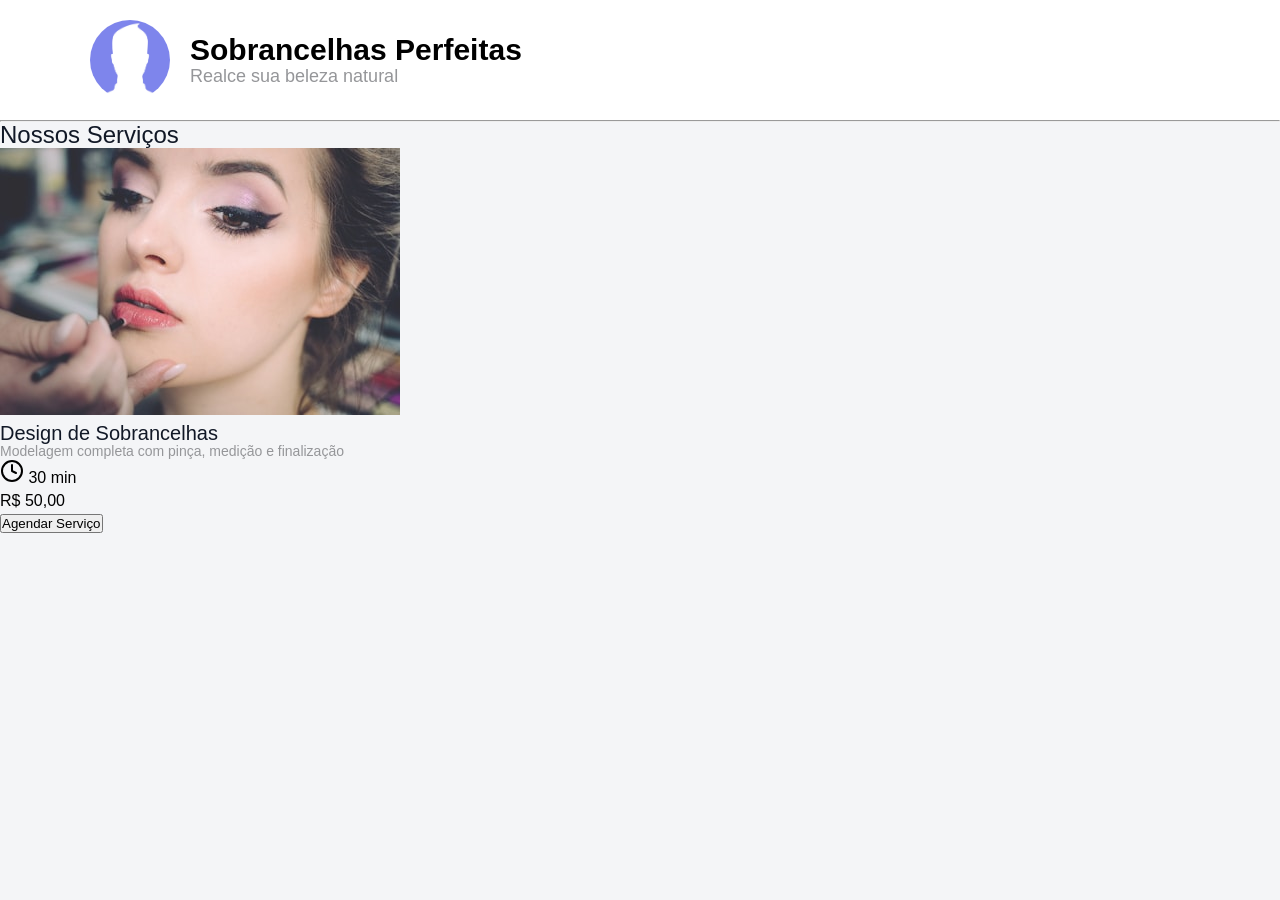
==== index.html @ ae84ddab "Cabeçalho pré finalizado" ====
<!doctype html>
<html lang="pt-br">
  <head>
    <meta charset="UTF-8" />
    <meta name="viewport" content="width=device-width, initial-scale=1.0" />
    <title>Design Sobrancelhas</title>
    <link rel="stylesheet" href="style.css" />
  </head>
  <body>
    <!-- CABEÇALHO -->
    <header>
      <section class="cabecalho">
        <img src="assets/imagens/foto perfil.png" alt="foto-designer" class="img-cabecalho">

        <div class="texto-cabecalho">
          <h1>Sobrancelhas Perfeitas</h1>

          <p>Realce sua beleza natural</p>
        </div>
      </section>
    </header>
    <hr />
    <main>
      <section>
        <h2>Nossos Serviços</h2>

        <div>
          <img
            src="assets/imagens/photo-1487412947147-5cebf100ffc2.jpg"
            alt="Sobrancelhas"
          />
          <div>
            <h3>Design de Sobrancelhas</h3>
            <p>Modelagem completa com pinça, medição e finalização</p>

            <div>
              <div>
                <svg
                  xmlns="http://www.w3.org/2000/svg"
                  width="24"
                  height="24"
                  viewBox="0 0 24 24"
                  fill="none"
                  stroke="currentColor"
                  stroke-width="2"
                  stroke-linecap="round"
                  stroke-linejoin="round"
                  class="lucide lucide-clock w-4 h-4 mr-1"
                >
                  <circle cx="12" cy="12" r="10"></circle>
                  <polyline points="12 6 12 12 16 14"></polyline>
                </svg>
                <span>30 min</span>
              </div>
              <span>R$ 50,00</span>
            </div>
            <button>Agendar Serviço</button>
          </div>
        </div>
      </section>
    </main>
  </body>
</html>
---- style.css ----
/* Global */
* {
    padding: 0;
    margin: 0;
    box-sizing: border-box;
    font-family: "Montserrat", sans-serif;
}

html {
    font-size: 62.5%;
}

body {
    color: #000;
    line-height: 1.4;
    font-size: 1.6rem;
    background-color: rgb(244, 245, 247);
}

h1 {
    font-size: 3rem;
    font-weight: 550;
    line-height: 1.1;
}

h2 {
    font-size: 2.4rem;
    font-weight: 500;
    color: oklch(0.21 0.03 264.66 / 1);
    line-height: 1.1;
}

h3 {
    font-size: 2rem;
    font-weight: 500;
    color: oklch(0.21 0.03 264.66 / 1);
    line-height: 1.1;
}

p {
    font-size: 1.4rem;
    font-weight: 400;
    color: oklch(67.322% 0.00461 271.35);
    line-height: 1.1;
}

header {
  width: 100%;
  background-color: #fff;
  display: flex;
  justify-content: flex-start;
  padding: 2rem 9rem;
}

@media (max-width: 768px) {
  header {
    padding: 1rem 2rem;
  }
}

/* Cabeçalho */

.cabecalho {
  display: flex;
  align-items: center;
}

.texto-cabecalho {
  margin-left: 2rem;
}

.texto-cabecalho p {
  font-size: 1.8rem;
  font-weight: 400;
  line-height: 1.2;
}

.img-cabecalho {
  width: 8rem;
  height: 8rem;
  border-radius: 50%;
  object-fit: cover;
}
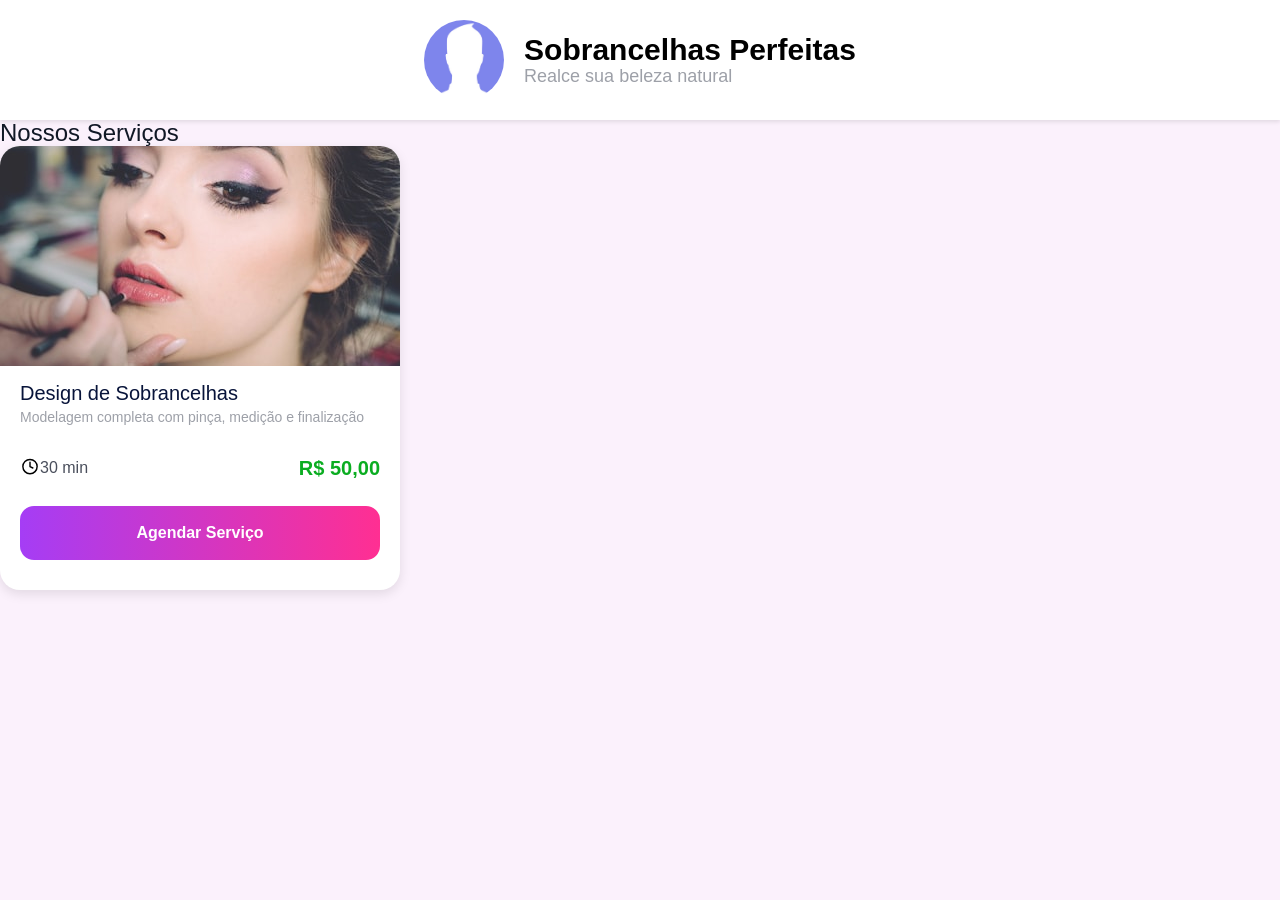
==== commit 98a8a234: "Feito o primeiro card" ====
--- a/index.html
+++ b/index.html
@@ -19,40 +19,42 @@
         </div>
       </section>
     </header>
-    <hr />
     <main>
-      <section>
+      <section class="corpo">
         <h2>Nossos Serviços</h2>
 
-        <div>
+        <div class="card">
           <img
             src="assets/imagens/photo-1487412947147-5cebf100ffc2.jpg"
             alt="Sobrancelhas"
           />
-          <div>
+          <div class="card-conteudo">
             <h3>Design de Sobrancelhas</h3>
             <p>Modelagem completa com pinça, medição e finalização</p>
 
             <div>
-              <div>
-                <svg
-                  xmlns="http://www.w3.org/2000/svg"
-                  width="24"
-                  height="24"
-                  viewBox="0 0 24 24"
-                  fill="none"
-                  stroke="currentColor"
-                  stroke-width="2"
-                  stroke-linecap="round"
-                  stroke-linejoin="round"
-                  class="lucide lucide-clock w-4 h-4 mr-1"
-                >
-                  <circle cx="12" cy="12" r="10"></circle>
-                  <polyline points="12 6 12 12 16 14"></polyline>
-                </svg>
-                <span>30 min</span>
+              <div class="info">
+                <div class="tempo">
+                  <svg
+                    xmlns="http://www.w3.org/2000/svg"
+                    width="20"
+                    height="20"
+                    viewBox="0 0 24 28
+                    "
+                    fill="none"
+                    stroke="currentColor"
+                    stroke-width="2"
+                    stroke-linecap="round"
+                    stroke-linejoin="round"
+                    class="lucide lucide-clock w-4 h-4 mr-1"
+                  >
+                    <circle cx="12" cy="12" r="10"></circle>
+                    <polyline points="12 6 12 12 16 14"></polyline>
+                  </svg>
+                  <span>30 min</span>
+                </div>
+                <strong>R$ 50,00</strong>
               </div>
-              <span>R$ 50,00</span>
             </div>
             <button>Agendar Serviço</button>
           </div>
--- a/style.css
+++ b/style.css
@@ -14,7 +14,7 @@
     color: #000;
     line-height: 1.4;
     font-size: 1.6rem;
-    background-color: rgb(244, 245, 247);
+    background-color: rgba(242, 211, 248, 0.301);
 }
 
 h1 {
@@ -40,22 +40,44 @@
 p {
     font-size: 1.4rem;
     font-weight: 400;
-    color: oklch(67.322% 0.00461 271.35);
+    color: #9da0a8;
     line-height: 1.1;
+}
+
+span {
+  color: #08c020;
 }
 
 header {
   width: 100%;
-  background-color: #fff;
+  background-color: #ffffff;
   display: flex;
-  justify-content: flex-start;
+  justify-content: center;
   padding: 2rem 9rem;
+  box-shadow: 0 0.21rem 0.4rem rgba(0, 0, 0, 0.1);
 }
 
 @media (max-width: 768px) {
   header {
     padding: 1rem 2rem;
   }
+}
+
+button {
+  width: 100%;
+  padding: 18px;
+  border: none;
+  border-radius: 14px;
+  background: linear-gradient(90deg, #a53df5, #ff2f92);
+  color: #fff;
+  font-size: 1.6rem;
+  font-weight: bold;
+  cursor: pointer;
+  transition: 0.3s;
+}
+
+button:hover {
+  opacity: 0.6;
 }
 
 /* Cabeçalho */
@@ -80,4 +102,64 @@
   height: 8rem;
   border-radius: 50%;
   object-fit: cover;
-}+}
+
+/* Body */
+
+.card {
+  width: 40rem;
+  padding-bottom: 10px;
+  background: #fff;
+  border-radius: 2rem;
+  overflow: hidden;
+  box-shadow: 0 4px 12px rgba(0,0,0,0.10);
+}
+
+.card:hover {
+  box-shadow: 0px 10px 15px rgba(0, 0, 0, 0.3);
+}
+
+.card img {
+  width: 100%;
+  height: 22rem;
+  object-fit: cover;
+}
+
+.card-conteudo {
+  padding: 2rem;
+}
+
+.card-conteudo h3 {
+  font-size: 2rem;
+  color: #08143a;
+  margin-bottom: 12px;
+  line-height: 0;
+}
+
+.card-conteudo p {
+  font-size: 1.4rem;
+  line-height: 1.8;
+  margin-bottom: 24px;
+}
+
+.info {
+  display: flex;
+  justify-content: space-between;
+  align-items: center;
+  margin-bottom: 24px;
+}
+
+.info span {
+  font-size: 1.6rem;
+  color: #4a4f5c;
+}
+
+.info strong {
+  font-size: 2rem;
+  color: #0bad21;
+}
+
+.tempo {
+  display: flex;
+  align-items: center;
+}
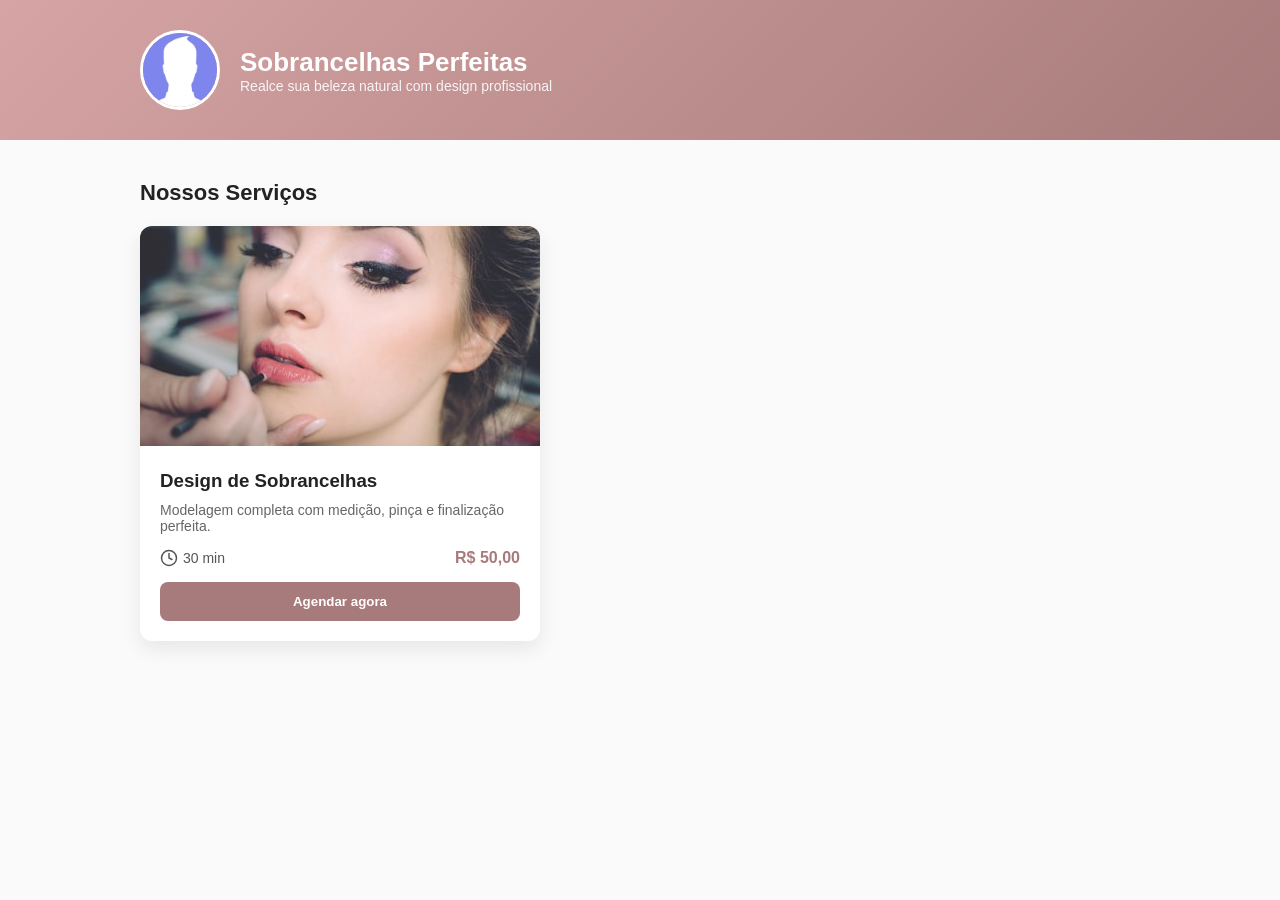
==== commit 1430b6aa: "Resolvi mudar um pouco a estrutura do site Estrutura HTML mais robusta Styles mais organizado e com " ====
--- a/index.html
+++ b/index.html
@@ -3,63 +3,69 @@
   <head>
     <meta charset="UTF-8" />
     <meta name="viewport" content="width=device-width, initial-scale=1.0" />
-    <title>Design Sobrancelhas</title>
+    <title>Sobrancelhas Perfeitas</title>
     <link rel="stylesheet" href="style.css" />
   </head>
+
   <body>
-    <!-- CABEÇALHO -->
-    <header>
-      <section class="cabecalho">
-        <img src="assets/imagens/foto perfil.png" alt="foto-designer" class="img-cabecalho">
+    <!-- HEADER -->
+    <header class="header">
+      <div class="container cabecalho">
+        <img
+          src="assets/imagens/foto-perfil.png"
+          alt="Designer de sobrancelhas"
+          class="avatar"
+        />
 
-        <div class="texto-cabecalho">
+        <div class="cabecalho-texto">
           <h1>Sobrancelhas Perfeitas</h1>
+          <p>Realce sua beleza natural com design profissional</p>
+        </div>
+      </div>
+    </header>
 
-          <p>Realce sua beleza natural</p>
-        </div>
-      </section>
-    </header>
-    <main>
-      <section class="corpo">
+    <!-- CONTEÚDO -->
+    <main class="container">
+      <section class="servicos">
         <h2>Nossos Serviços</h2>
 
-        <div class="card">
+        <article class="card">
           <img
             src="assets/imagens/photo-1487412947147-5cebf100ffc2.jpg"
-            alt="Sobrancelhas"
+            alt="Design de sobrancelhas sendo realizado"
+            class="card-img"
           />
-          <div class="card-conteudo">
+
+          <div class="card-body">
             <h3>Design de Sobrancelhas</h3>
-            <p>Modelagem completa com pinça, medição e finalização</p>
+            <p>Modelagem completa com medição, pinça e finalização perfeita.</p>
 
-            <div>
-              <div class="info">
-                <div class="tempo">
-                  <svg
-                    xmlns="http://www.w3.org/2000/svg"
-                    width="20"
-                    height="20"
-                    viewBox="0 0 24 28
-                    "
-                    fill="none"
-                    stroke="currentColor"
-                    stroke-width="2"
-                    stroke-linecap="round"
-                    stroke-linejoin="round"
-                    class="lucide lucide-clock w-4 h-4 mr-1"
-                  >
-                    <circle cx="12" cy="12" r="10"></circle>
-                    <polyline points="12 6 12 12 16 14"></polyline>
-                  </svg>
-                  <span>30 min</span>
-                </div>
-                <strong>R$ 50,00</strong>
+            <div class="card-info">
+              <div class="tempo">
+                <svg
+                  xmlns="http://www.w3.org/2000/svg"
+                  width="18"
+                  height="18"
+                  viewBox="0 0 24 24"
+                  fill="none"
+                  stroke="currentColor"
+                  stroke-width="2"
+                  stroke-linecap="round"
+                  stroke-linejoin="round"
+                >
+                  <circle cx="12" cy="12" r="10"></circle>
+                  <polyline points="12 6 12 12 16 14"></polyline>
+                </svg>
+                <span>30 min</span>
               </div>
+
+              <strong class="preco">R$ 50,00</strong>
             </div>
-            <button>Agendar Serviço</button>
+
+            <button class="btn">Agendar agora</button>
           </div>
-        </div>
+        </article>
       </section>
     </main>
   </body>
-</html>
+</html>
--- a/style.css
+++ b/style.css
@@ -1,165 +1,127 @@
-/* Global */
+/* RESET BÁSICO */
 * {
-    padding: 0;
-    margin: 0;
-    box-sizing: border-box;
-    font-family: "Montserrat", sans-serif;
-}
-
-html {
-    font-size: 62.5%;
+  margin: 0;
+  padding: 0;
+  box-sizing: border-box;
+  font-family: Arial, sans-serif;
 }
 
 body {
-    color: #000;
-    line-height: 1.4;
-    font-size: 1.6rem;
-    background-color: rgba(242, 211, 248, 0.301);
+  background: #fafafa;
+  color: #222;
 }
 
-h1 {
-    font-size: 3rem;
-    font-weight: 550;
-    line-height: 1.1;
+/* CONTAINER */
+.container {
+  width: 90%;
+  max-width: 1000px;
+  margin: 0 auto;
 }
 
-h2 {
-    font-size: 2.4rem;
-    font-weight: 500;
-    color: oklch(0.21 0.03 264.66 / 1);
-    line-height: 1.1;
+/* HEADER */
+.header {
+  background: linear-gradient(135deg, #d6a4a4, #a77b7b);
+  color: white;
+  padding: 30px 0;
 }
 
-h3 {
-    font-size: 2rem;
-    font-weight: 500;
-    color: oklch(0.21 0.03 264.66 / 1);
-    line-height: 1.1;
+.cabecalho {
+  display: flex;
+  align-items: center;
+  gap: 20px;
 }
 
-p {
-    font-size: 1.4rem;
-    font-weight: 400;
-    color: #9da0a8;
-    line-height: 1.1;
+.avatar {
+  width: 80px;
+  height: 80px;
+  border-radius: 50%;
+  object-fit: cover;
+  border: 3px solid white;
 }
 
-span {
-  color: #08c020;
+.cabecalho-texto h1 {
+  font-size: 26px;
 }
 
-header {
-  width: 100%;
-  background-color: #ffffff;
-  display: flex;
-  justify-content: center;
-  padding: 2rem 9rem;
-  box-shadow: 0 0.21rem 0.4rem rgba(0, 0, 0, 0.1);
+.cabecalho-texto p {
+  font-size: 14px;
+  opacity: 0.9;
 }
 
-@media (max-width: 768px) {
-  header {
-    padding: 1rem 2rem;
-  }
+/* SEÇÃO */
+.servicos {
+  padding: 40px 0;
 }
 
-button {
+.servicos h2 {
+  margin-bottom: 20px;
+  font-size: 22px;
+}
+
+/* CARD */
+.card {
+  background: white;
+  border-radius: 12px;
+  overflow: hidden;
+  box-shadow: 0 8px 20px rgba(0,0,0,0.08);
+  max-width: 400px;
+}
+
+.card-img {
   width: 100%;
-  padding: 18px;
+  height: 220px;
+  object-fit: cover;
+}
+
+.card-body {
+  padding: 20px;
+}
+
+.card-body h3 {
+  margin-bottom: 10px;
+}
+
+.card-body p {
+  font-size: 14px;
+  color: #666;
+  margin-bottom: 15px;
+}
+
+/* INFO */
+.card-info {
+  display: flex;
+  justify-content: space-between;
+  align-items: center;
+  margin-bottom: 15px;
+}
+
+.tempo {
+  display: flex;
+  align-items: center;
+  gap: 5px;
+  color: #555;
+  font-size: 14px;
+}
+
+.preco {
+  color: #a77b7b;
+  font-size: 16px;
+}
+
+/* BOTÃO */
+.btn {
+  width: 100%;
+  padding: 12px;
   border: none;
-  border-radius: 14px;
-  background: linear-gradient(90deg, #a53df5, #ff2f92);
-  color: #fff;
-  font-size: 1.6rem;
+  border-radius: 8px;
+  background: #a77b7b;
+  color: white;
   font-weight: bold;
   cursor: pointer;
   transition: 0.3s;
 }
 
-button:hover {
-  opacity: 0.6;
-}
-
-/* Cabeçalho */
-
-.cabecalho {
-  display: flex;
-  align-items: center;
-}
-
-.texto-cabecalho {
-  margin-left: 2rem;
-}
-
-.texto-cabecalho p {
-  font-size: 1.8rem;
-  font-weight: 400;
-  line-height: 1.2;
-}
-
-.img-cabecalho {
-  width: 8rem;
-  height: 8rem;
-  border-radius: 50%;
-  object-fit: cover;
-}
-
-/* Body */
-
-.card {
-  width: 40rem;
-  padding-bottom: 10px;
-  background: #fff;
-  border-radius: 2rem;
-  overflow: hidden;
-  box-shadow: 0 4px 12px rgba(0,0,0,0.10);
-}
-
-.card:hover {
-  box-shadow: 0px 10px 15px rgba(0, 0, 0, 0.3);
-}
-
-.card img {
-  width: 100%;
-  height: 22rem;
-  object-fit: cover;
-}
-
-.card-conteudo {
-  padding: 2rem;
-}
-
-.card-conteudo h3 {
-  font-size: 2rem;
-  color: #08143a;
-  margin-bottom: 12px;
-  line-height: 0;
-}
-
-.card-conteudo p {
-  font-size: 1.4rem;
-  line-height: 1.8;
-  margin-bottom: 24px;
-}
-
-.info {
-  display: flex;
-  justify-content: space-between;
-  align-items: center;
-  margin-bottom: 24px;
-}
-
-.info span {
-  font-size: 1.6rem;
-  color: #4a4f5c;
-}
-
-.info strong {
-  font-size: 2rem;
-  color: #0bad21;
-}
-
-.tempo {
-  display: flex;
-  align-items: center;
-}
+.btn:hover {
+  background: #8c6666;
+  transform: scale(1.02);
+}
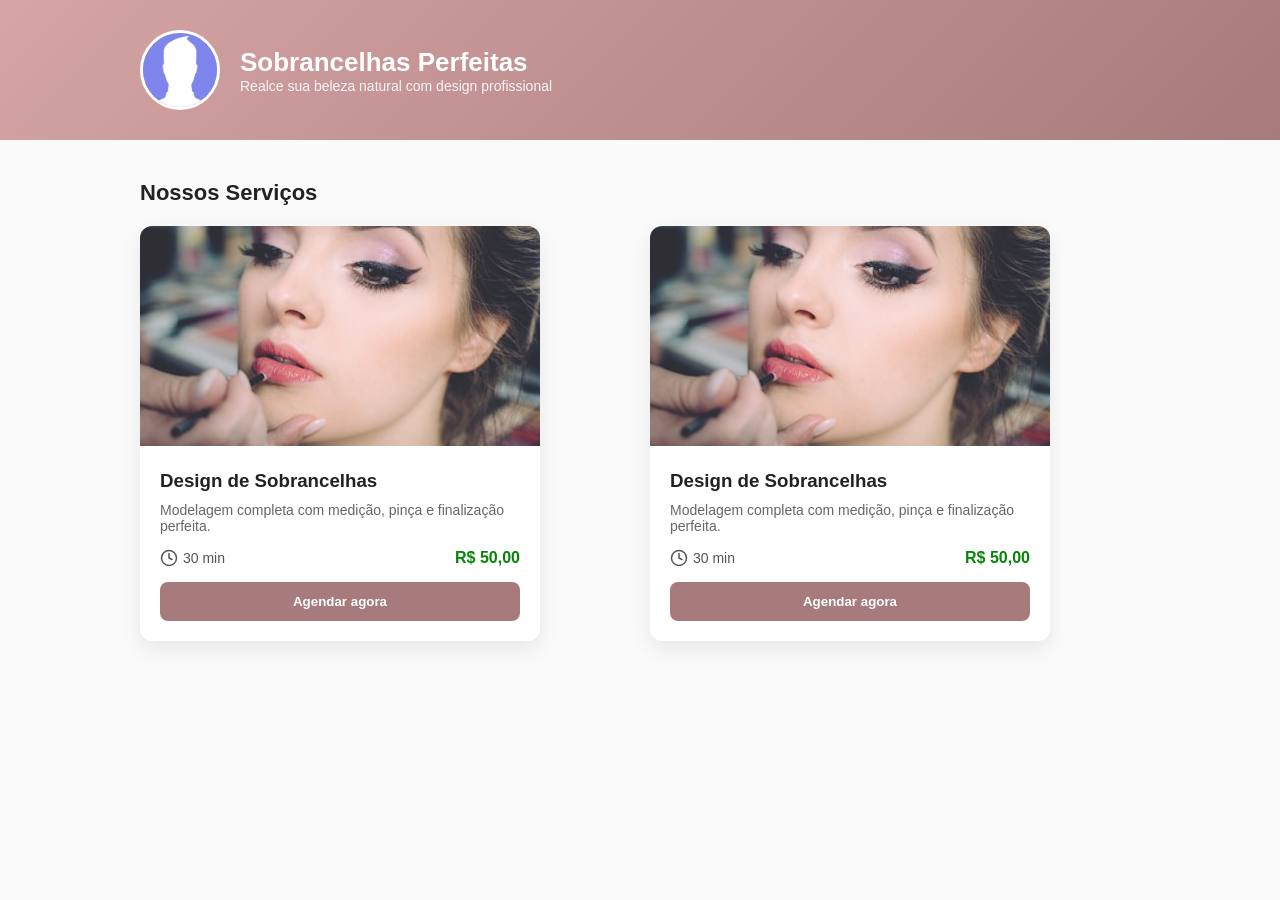
==== commit ef9f264c: "Começando com o grid de serviços" ====
--- a/index.html
+++ b/index.html
@@ -29,43 +29,86 @@
       <section class="servicos">
         <h2>Nossos Serviços</h2>
 
-        <article class="card">
-          <img
-            src="assets/imagens/photo-1487412947147-5cebf100ffc2.jpg"
-            alt="Design de sobrancelhas sendo realizado"
-            class="card-img"
-          />
+        <!-- GRID SERVIÇOS -->
+        <div class="grid-servicoes">
 
-          <div class="card-body">
-            <h3>Design de Sobrancelhas</h3>
-            <p>Modelagem completa com medição, pinça e finalização perfeita.</p>
+          <!-- CARD 1 -->
+          <article class="card">
+            <img
+              src="assets/imagens/photo-1487412947147-5cebf100ffc2.jpg"
+              alt="Design de sobrancelhas sendo realizado"
+              class="card-img"
+            />
 
-            <div class="card-info">
-              <div class="tempo">
-                <svg
-                  xmlns="http://www.w3.org/2000/svg"
-                  width="18"
-                  height="18"
-                  viewBox="0 0 24 24"
-                  fill="none"
-                  stroke="currentColor"
-                  stroke-width="2"
-                  stroke-linecap="round"
-                  stroke-linejoin="round"
-                >
-                  <circle cx="12" cy="12" r="10"></circle>
-                  <polyline points="12 6 12 12 16 14"></polyline>
-                </svg>
-                <span>30 min</span>
+            <div class="card-body">
+              <h3>Design de Sobrancelhas</h3>
+              <p>
+                Modelagem completa com medição, pinça e finalização perfeita.
+              </p>
+
+              <div class="card-info">
+                <div class="tempo">
+                  <svg
+                    xmlns="http://www.w3.org/2000/svg"
+                    width="18"
+                    height="18"
+                    viewBox="0 0 24 24"
+                    fill="none"
+                    stroke="currentColor"
+                    stroke-width="2"
+                    stroke-linecap="round"
+                    stroke-linejoin="round"
+                  >
+                    <circle cx="12" cy="12" r="10"></circle>
+                    <polyline points="12 6 12 12 16 14"></polyline>
+                  </svg>
+                  <span>30 min</span>
+                </div>
+                <strong class="preco">R$ 50,00</strong>
               </div>
+              <button class="btn">Agendar agora</button>
+            </div>
+          </article>
 
-              <strong class="preco">R$ 50,00</strong>
+          <!-- CARD 2 -->
+           <article class="card">
+            <img
+              src="assets/imagens/photo-1487412947147-5cebf100ffc2.jpg"
+              alt="Design de sobrancelhas sendo realizado"
+              class="card-img"
+            />
+
+            <div class="card-body">
+              <h3>Design de Sobrancelhas</h3>
+              <p>
+                Modelagem completa com medição, pinça e finalização perfeita.
+              </p>
+
+              <div class="card-info">
+                <div class="tempo">
+                  <svg
+                    xmlns="http://www.w3.org/2000/svg"
+                    width="18"
+                    height="18"
+                    viewBox="0 0 24 24"
+                    fill="none"
+                    stroke="currentColor"
+                    stroke-width="2"
+                    stroke-linecap="round"
+                    stroke-linejoin="round"
+                  >
+                    <circle cx="12" cy="12" r="10"></circle>
+                    <polyline points="12 6 12 12 16 14"></polyline>
+                  </svg>
+                  <span>30 min</span>
+                </div>
+                <strong class="preco">R$ 50,00</strong>
+              </div>
+              <button class="btn">Agendar agora</button>
             </div>
-
-            <button class="btn">Agendar agora</button>
-          </div>
-        </article>
+          </article>
+        </div>
       </section>
     </main>
   </body>
-</html>+</html>
--- a/style.css
+++ b/style.css
@@ -67,6 +67,11 @@
   max-width: 400px;
 }
 
+.card:hover {
+  transform: translateY(-5px);
+  box-shadow: 0 15px 30px rgba(0,0,0,0.12);
+}
+
 .card-img {
   width: 100%;
   height: 220px;
@@ -104,7 +109,7 @@
 }
 
 .preco {
-  color: #a77b7b;
+  color: #068506;
   font-size: 16px;
 }
 
@@ -124,4 +129,11 @@
 .btn:hover {
   background: #8c6666;
   transform: scale(1.02);
+}
+
+.grid-servicoes {
+  display: grid;
+  grid-template-columns: repeat(auto-fit, minmax(260px, 1fr));
+  gap: 20px;
+  margin-top: 20px;
 }
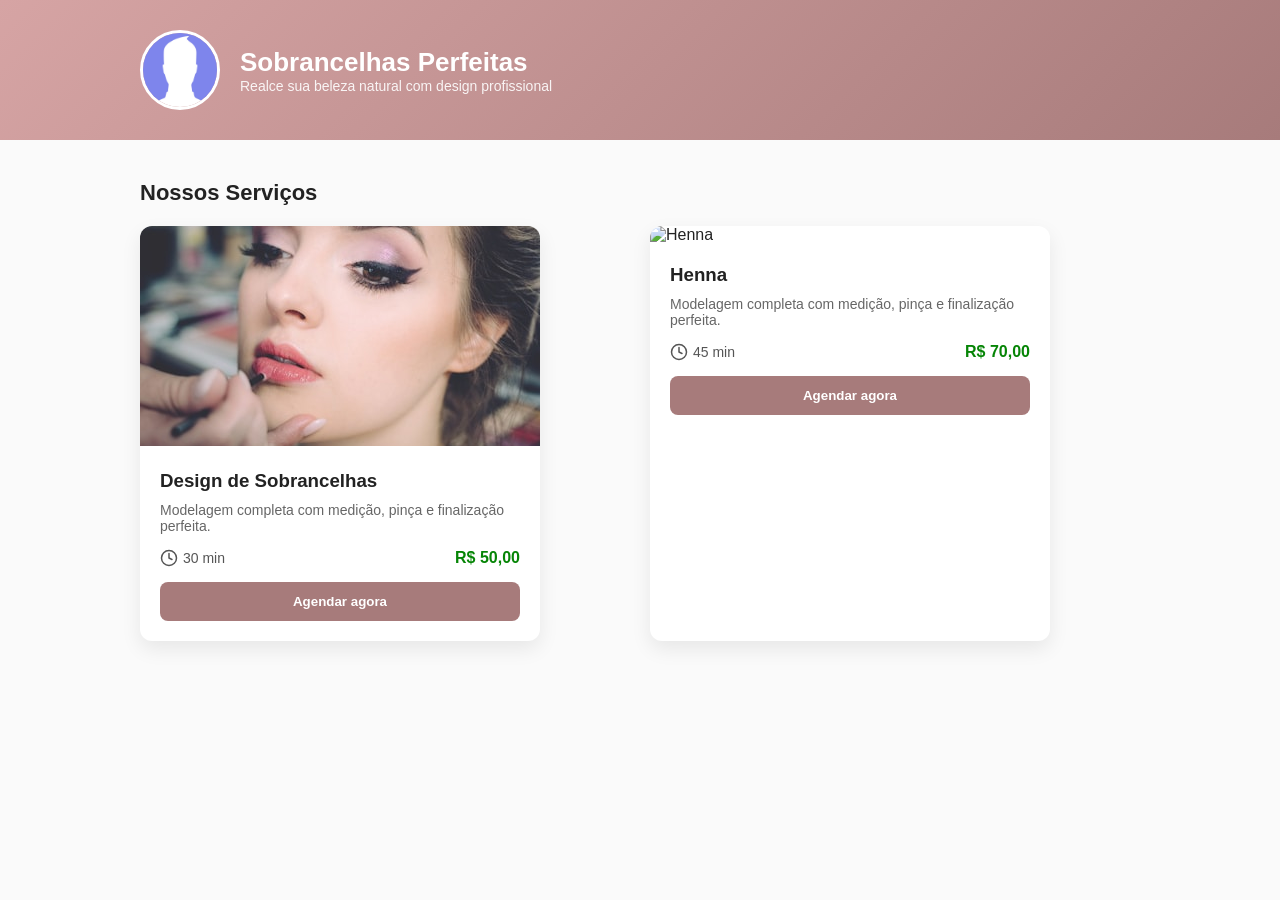
==== commit f90b849e: "Coloquei o segundo card personalizado no html Feito o script de clicar no botão e selecionar o card " ====
--- a/index.html
+++ b/index.html
@@ -73,13 +73,13 @@
           <!-- CARD 2 -->
            <article class="card">
             <img
-              src="assets/imagens/photo-1487412947147-5cebf100ffc2.jpg"
-              alt="Design de sobrancelhas sendo realizado"
+              src="assets/imagens/photo-1522337360788-8b13dee7a37e.jpg"
+              alt="Henna"
               class="card-img"
             />
 
             <div class="card-body">
-              <h3>Design de Sobrancelhas</h3>
+              <h3>Henna</h3>
               <p>
                 Modelagem completa com medição, pinça e finalização perfeita.
               </p>
@@ -100,9 +100,9 @@
                     <circle cx="12" cy="12" r="10"></circle>
                     <polyline points="12 6 12 12 16 14"></polyline>
                   </svg>
-                  <span>30 min</span>
+                  <span>45 min</span>
                 </div>
-                <strong class="preco">R$ 50,00</strong>
+                <strong class="preco">R$ 70,00</strong>
               </div>
               <button class="btn">Agendar agora</button>
             </div>
@@ -110,5 +110,6 @@
         </div>
       </section>
     </main>
+    <script src="app.js"></script>
   </body>
 </html>
--- a/style.css
+++ b/style.css
@@ -1,4 +1,4 @@
-/* RESET BÁSICO */
+/* ===== GERAL ===== */
 * {
   margin: 0;
   padding: 0;
@@ -9,108 +9,6 @@
 body {
   background: #fafafa;
   color: #222;
-}
-
-/* CONTAINER */
-.container {
-  width: 90%;
-  max-width: 1000px;
-  margin: 0 auto;
-}
-
-/* HEADER */
-.header {
-  background: linear-gradient(135deg, #d6a4a4, #a77b7b);
-  color: white;
-  padding: 30px 0;
-}
-
-.cabecalho {
-  display: flex;
-  align-items: center;
-  gap: 20px;
-}
-
-.avatar {
-  width: 80px;
-  height: 80px;
-  border-radius: 50%;
-  object-fit: cover;
-  border: 3px solid white;
-}
-
-.cabecalho-texto h1 {
-  font-size: 26px;
-}
-
-.cabecalho-texto p {
-  font-size: 14px;
-  opacity: 0.9;
-}
-
-/* SEÇÃO */
-.servicos {
-  padding: 40px 0;
-}
-
-.servicos h2 {
-  margin-bottom: 20px;
-  font-size: 22px;
-}
-
-/* CARD */
-.card {
-  background: white;
-  border-radius: 12px;
-  overflow: hidden;
-  box-shadow: 0 8px 20px rgba(0,0,0,0.08);
-  max-width: 400px;
-}
-
-.card:hover {
-  transform: translateY(-5px);
-  box-shadow: 0 15px 30px rgba(0,0,0,0.12);
-}
-
-.card-img {
-  width: 100%;
-  height: 220px;
-  object-fit: cover;
-}
-
-.card-body {
-  padding: 20px;
-}
-
-.card-body h3 {
-  margin-bottom: 10px;
-}
-
-.card-body p {
-  font-size: 14px;
-  color: #666;
-  margin-bottom: 15px;
-}
-
-/* INFO */
-.card-info {
-  display: flex;
-  justify-content: space-between;
-  align-items: center;
-  margin-bottom: 15px;
-}
-
-.tempo {
-  display: flex;
-  align-items: center;
-  gap: 5px;
-  color: #555;
-  font-size: 14px;
-}
-
-.preco {
-  color: #068506;
-  font-size: 16px;
 }
 
 /* BOTÃO */
@@ -131,9 +29,203 @@
   transform: scale(1.02);
 }
 
+/* ===== HOME ===== */
+
+/* CONTAINER */
+.container {
+  width: 90%;
+  max-width: 1000px;
+  margin: 0 auto;
+}
+
+/* HEADER */
+.header {
+  background: linear-gradient(135deg, #d6a4a4, #a77b7b);
+  color: white;
+  padding: 30px 0;
+}
+
+.cabecalho {
+  display: flex;
+  align-items: center;
+  gap: 20px;
+}
+
+.avatar {
+  width: 80px;
+  height: 80px;
+  border-radius: 50%;
+  object-fit: cover;
+  border: 3px solid white;
+}
+
+.cabecalho-texto h1 {
+  font-size: 26px;
+}
+
+.cabecalho-texto p {
+  font-size: 14px;
+  opacity: 0.9;
+}
+
+/* SEÇÃO */
+.servicos {
+  padding: 40px 0;
+}
+
+.servicos h2 {
+  margin-bottom: 20px;
+  font-size: 22px;
+}
+
+/* CARD */
+.card {
+  background: white;
+  border-radius: 12px;
+  overflow: hidden;
+  box-shadow: 0 8px 20px rgba(0,0,0,0.08);
+  max-width: 400px;
+}
+
+.card:hover {
+  transform: translateY(-1px);
+  box-shadow: 0 15px 30px rgba(0,0,0,0.12);
+}
+
+.card-img {
+  width: 100%;
+  height: 220px;
+  object-fit: cover;
+}
+
+.card-body {
+  padding: 20px;
+}
+
+.card-body h3 {
+  margin-bottom: 10px;
+}
+
+.card-body p {
+  font-size: 14px;
+  color: #666;
+  margin-bottom: 15px;
+}
+
+/* INFO */
+.card-info {
+  display: flex;
+  justify-content: space-between;
+  align-items: center;
+  margin-bottom: 15px;
+}
+
+.tempo {
+  display: flex;
+  align-items: center;
+  gap: 5px;
+  color: #555;
+  font-size: 14px;
+}
+
+.preco {
+  color: #068506;
+  font-size: 16px;
+}
+
 .grid-servicoes {
   display: grid;
   grid-template-columns: repeat(auto-fit, minmax(260px, 1fr));
   gap: 20px;
   margin-top: 20px;
+}
+
+/* ===== AGENDAMENTO ===== */
+
+input {
+  width: 100%;
+  height: 40px;
+  margin-top: 8px;
+  margin-bottom: 18px;
+  border-radius: 10px;
+  border: 1px solid #ccc;
+  padding: 10px;
+}
+
+input:focus{
+  border-color:#c084fc;
+  box-shadow:0 0 0 3px #a77b7b4d;
+}
+
+.corpo {
+  background:#000;
+  display:flex;
+  justify-content:center;
+  align-items:center;
+  height:100vh;
+  font-family:Arial;
+}
+
+.card-agendamento {
+  background: #fff;
+  width: 450px;
+  padding: 30px;
+  border-radius: 20px;
+}
+
+.info {
+  margin:10px 0 20px;
+}
+
+.horarios {
+  display: grid;
+  grid-template-columns:repeat(3,1fr);
+  gap: 10px;
+  margin-top: 10px;
+}
+
+.horario {
+  height: 30px;
+  border: none;
+  border-radius: 10px;
+  cursor: pointer;
+}
+
+.horario:hover {
+      background:#a77b7b54;
+    }
+
+.horario.ativo {
+  background:#d946ef;
+  color:#fff;
+}
+
+.botoes {
+  display: flex;
+  gap: 15px;
+  margin-top: 25px;
+}
+
+.cancelar {
+  background-color: #fff;
+  border: 1px solid #ccc;
+  color: #1f2a44;
+}
+
+.cancelar:hover {
+  background: #ffffff;
+  transform: scale(1.02);
+}
+
+.pix {
+  background: #f5f5f5;
+  padding: 15px;
+  border-radius: 12px;
+  margin-top: 20px;
+}
+
+.pix p{
+  margin-top:8px;
+  font-weight:bold;
+  color:#a77b7b;
 }
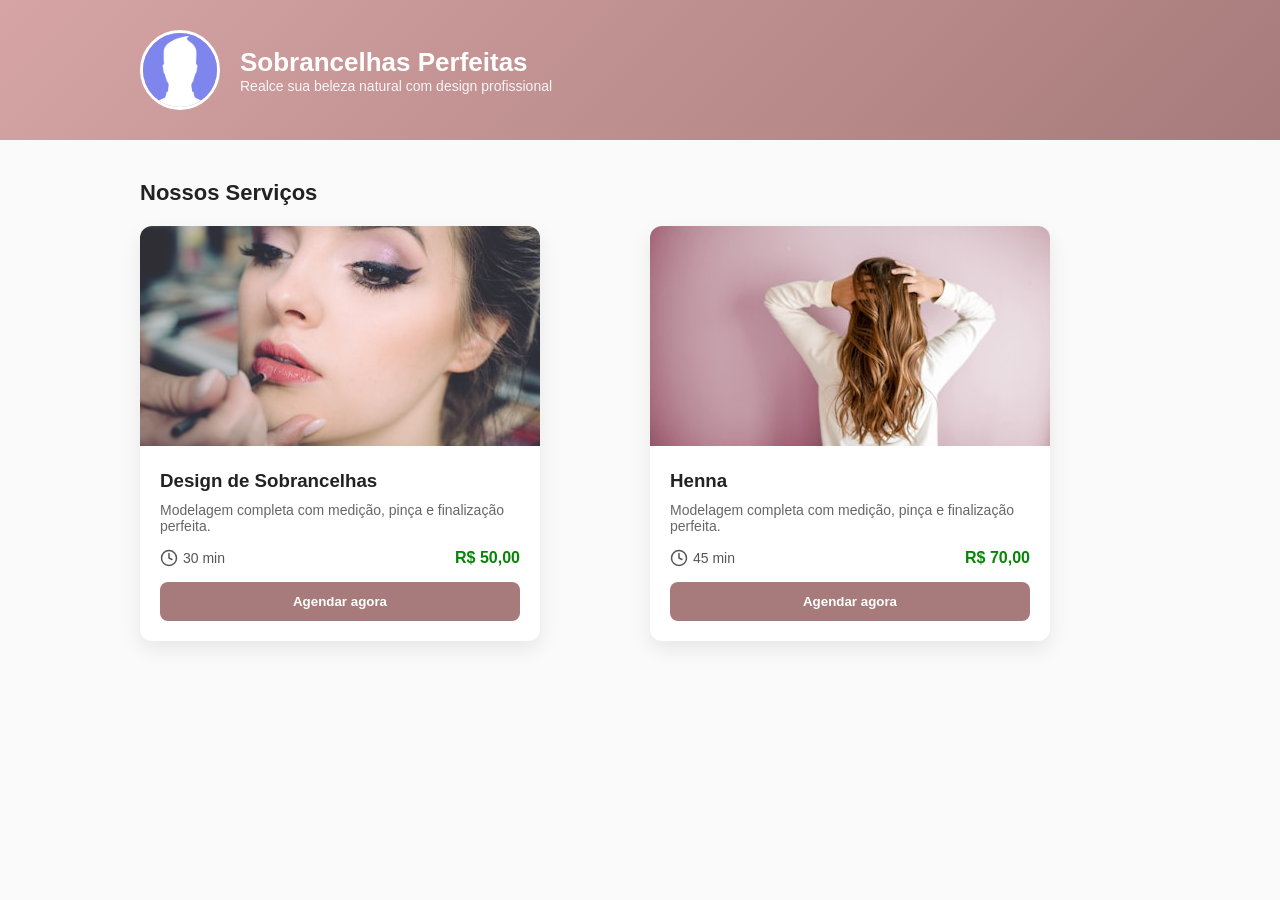
==== commit 371ffe43: "refactor: reorganiza arquitetura de arquivos e divide o script principal - Altera a estrutura de pas" ====
--- a/index.html
+++ b/index.html
@@ -4,7 +4,7 @@
     <meta charset="UTF-8" />
     <meta name="viewport" content="width=device-width, initial-scale=1.0" />
     <title>Sobrancelhas Perfeitas</title>
-    <link rel="stylesheet" href="style.css" />
+    <link rel="stylesheet" href="css/style.css" />
   </head>
 
   <body>
@@ -12,7 +12,7 @@
     <header class="header">
       <div class="container cabecalho">
         <img
-          src="assets/imagens/foto-perfil.png"
+          src="assets/images/foto-perfil.png"
           alt="Designer de sobrancelhas"
           class="avatar"
         />
@@ -35,7 +35,7 @@
           <!-- CARD 1 -->
           <article class="card">
             <img
-              src="assets/imagens/photo-1487412947147-5cebf100ffc2.jpg"
+              src="assets/images/photo-1487412947147-5cebf100ffc2.jpg"
               alt="Design de sobrancelhas sendo realizado"
               class="card-img"
             />
@@ -73,7 +73,7 @@
           <!-- CARD 2 -->
            <article class="card">
             <img
-              src="assets/imagens/photo-1522337360788-8b13dee7a37e.jpg"
+              src="assets/images/photo-1522337360788-8b13dee7a37e.jpg"
               alt="Henna"
               class="card-img"
             />
@@ -110,6 +110,6 @@
         </div>
       </section>
     </main>
-    <script src="app.js"></script>
+    <script src="js/home.js"></script>
   </body>
 </html>
--- a/css/style.css
+++ b/css/style.css
@@ -0,0 +1,242 @@
+/* ===== GERAL ===== */
+* {
+  margin: 0;
+  padding: 0;
+  box-sizing: border-box;
+  font-family: Arial, sans-serif;
+}
+
+body {
+  background: #fafafa;
+  color: #222;
+}
+
+/* BOTÃO */
+.btn {
+  width: 100%;
+  padding: 12px;
+  border: none;
+  border-radius: 8px;
+  background: #a77b7b;
+  color: white;
+  font-weight: bold;
+  cursor: pointer;
+  transition: 0.3s;
+}
+
+.btn:hover {
+  background: #8c6666;
+  transform: scale(1.02);
+}
+
+/* ===== HOME ===== */
+
+/* CONTAINER */
+.container {
+  width: 90%;
+  max-width: 1000px;
+  margin: 0 auto;
+}
+
+/* HEADER */
+.header {
+  background: linear-gradient(135deg, #d6a4a4, #a77b7b);
+  color: white;
+  padding: 30px 0;
+}
+
+.cabecalho {
+  display: flex;
+  align-items: center;
+  gap: 20px;
+}
+
+.avatar {
+  width: 80px;
+  height: 80px;
+  border-radius: 50%;
+  object-fit: cover;
+  border: 3px solid white;
+}
+
+.cabecalho-texto h1 {
+  font-size: 26px;
+}
+
+.cabecalho-texto p {
+  font-size: 14px;
+  opacity: 0.9;
+}
+
+/* SEÇÃO */
+.servicos {
+  padding: 40px 0;
+}
+
+.servicos h2 {
+  margin-bottom: 20px;
+  font-size: 22px;
+}
+
+/* CARD */
+.card {
+  background: white;
+  border-radius: 12px;
+  overflow: hidden;
+  box-shadow: 0 8px 20px rgba(0,0,0,0.08);
+  max-width: 400px;
+}
+
+.card:hover {
+  transform: translateY(-1px);
+  box-shadow: 0 15px 30px rgba(0,0,0,0.12);
+}
+
+.card-img {
+  width: 100%;
+  height: 220px;
+  object-fit: cover;
+}
+
+.card-body {
+  padding: 20px;
+}
+
+.card-body h3 {
+  margin-bottom: 10px;
+}
+
+.card-body p {
+  font-size: 14px;
+  color: #666;
+  margin-bottom: 15px;
+}
+
+/* INFO */
+.card-info {
+  display: flex;
+  justify-content: space-between;
+  align-items: center;
+  margin-bottom: 15px;
+}
+
+.tempo {
+  display: flex;
+  align-items: center;
+  gap: 5px;
+  color: #555;
+  font-size: 14px;
+}
+
+.preco {
+  color: #068506;
+  font-size: 16px;
+}
+
+.grid-servicoes {
+  display: grid;
+  grid-template-columns: repeat(auto-fit, minmax(260px, 1fr));
+  gap: 20px;
+  margin-top: 20px;
+}
+
+/* ===== AGENDAMENTO ===== */
+
+input {
+  width: 100%;
+  height: 40px;
+  margin-top: 8px;
+  margin-bottom: 18px;
+  border-radius: 10px;
+  border: 1px solid #ccc;
+  padding: 10px;
+}
+
+input:focus{
+  border-color:#c084fc;
+  box-shadow:0 0 0 3px #a77b7b4d;
+}
+
+.corpo {
+  background:#000;
+  display:flex;
+  justify-content:center;
+  align-items:center;
+  height:100vh;
+  font-family:Arial;
+}
+
+.card-agendamento {
+  background: #fff;
+  width: 450px;
+  padding: 30px;
+  border-radius: 20px;
+}
+
+#tituloAgendamento {
+  font-weight: 500;
+}
+
+.info {
+  margin:10px 0 20px;
+}
+
+.horarios {
+  display: grid;
+  grid-template-columns:repeat(3,1fr);
+  gap: 10px;
+  margin-top: 10px;
+}
+
+.horario {
+  height: 30px;
+  border: none;
+  border-radius: 10px;
+  cursor: pointer;
+}
+
+.horario:hover {
+      background:#a77b7b54;
+    }
+
+.horario.ativo {
+  background:#a77b7b;
+  color:#fff;
+}
+
+.horario:disabled {
+  background-color: #4d4d4d;
+  color: #fff;
+  cursor: not-allowed;
+  opacity: 0.6;
+}
+
+.botoes {
+  display: flex;
+  gap: 15px;
+  margin-top: 25px;
+}
+
+.cancelar {
+  background-color: #fff;
+  border: 1px solid #ccc;
+  color: #1f2a44;
+}
+
+.cancelar:hover {
+  background: #ffffff;
+  transform: scale(1.02);
+}
+
+.pix {
+  background: #f5f5f5;
+  padding: 15px;
+  border-radius: 12px;
+  margin-top: 20px;
+}
+
+.pix p{
+  margin-top:8px;
+  font-weight:bold;
+  color:#a77b7b;
+}
